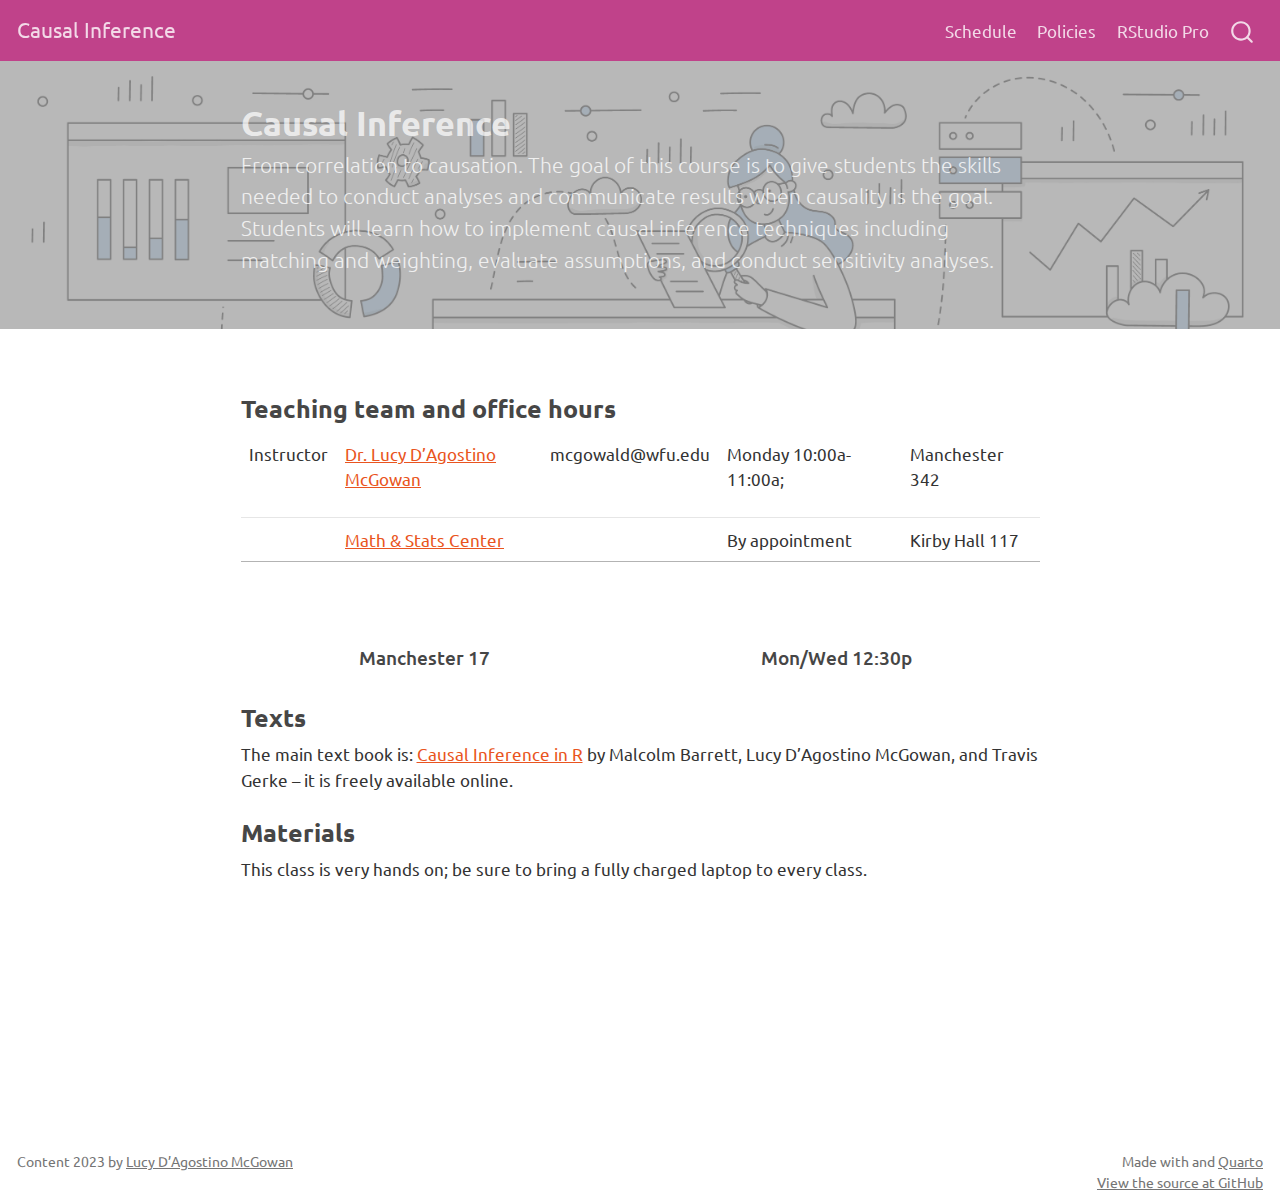
==== index.html @ f4114391 "Built site for gh-pages" ====
<!DOCTYPE html>
<html xmlns="http://www.w3.org/1999/xhtml" lang="en" xml:lang="en"><head>

<meta charset="utf-8">
<meta name="generator" content="quarto-1.3.450">

<meta name="viewport" content="width=device-width, initial-scale=1.0, user-scalable=yes">


<title>Causal Inference - Causal Inference</title>
<style>
code{white-space: pre-wrap;}
span.smallcaps{font-variant: small-caps;}
div.columns{display: flex; gap: min(4vw, 1.5em);}
div.column{flex: auto; overflow-x: auto;}
div.hanging-indent{margin-left: 1.5em; text-indent: -1.5em;}
ul.task-list{list-style: none;}
ul.task-list li input[type="checkbox"] {
  width: 0.8em;
  margin: 0 0.8em 0.2em -1em; /* quarto-specific, see https://github.com/quarto-dev/quarto-cli/issues/4556 */ 
  vertical-align: middle;
}
</style>


<script src="site_libs/quarto-nav/quarto-nav.js"></script>
<script src="site_libs/clipboard/clipboard.min.js"></script>
<script src="site_libs/quarto-search/autocomplete.umd.js"></script>
<script src="site_libs/quarto-search/fuse.min.js"></script>
<script src="site_libs/quarto-search/quarto-search.js"></script>
<meta name="quarto:offset" content="./">
<link href=".//img/favicon.png" rel="icon" type="image/png">
<script src="site_libs/quarto-html/quarto.js"></script>
<script src="site_libs/quarto-html/popper.min.js"></script>
<script src="site_libs/quarto-html/tippy.umd.min.js"></script>
<script src="site_libs/quarto-html/anchor.min.js"></script>
<link href="site_libs/quarto-html/tippy.css" rel="stylesheet">
<link href="site_libs/quarto-html/quarto-syntax-highlighting.css" rel="stylesheet" id="quarto-text-highlighting-styles">
<script src="site_libs/bootstrap/bootstrap.min.js"></script>
<link href="site_libs/bootstrap/bootstrap-icons.css" rel="stylesheet">
<link href="site_libs/bootstrap/bootstrap.min.css" rel="stylesheet" id="quarto-bootstrap" data-mode="light">
<script id="quarto-search-options" type="application/json">{
  "location": "navbar",
  "copy-button": false,
  "collapse-after": 3,
  "panel-placement": "end",
  "type": "overlay",
  "limit": 20,
  "language": {
    "search-no-results-text": "No results",
    "search-matching-documents-text": "matching documents",
    "search-copy-link-title": "Copy link to search",
    "search-hide-matches-text": "Hide additional matches",
    "search-more-match-text": "more match in this document",
    "search-more-matches-text": "more matches in this document",
    "search-clear-button-title": "Clear",
    "search-detached-cancel-button-title": "Cancel",
    "search-submit-button-title": "Submit",
    "search-label": "Search"
  }
}</script>
<style>

      .quarto-title-block .quarto-title-banner {
        background-image: url(img/head.jpg);
background-size: cover;
      }
</style>


<meta property="og:title" content="Causal Inference - Causal Inference">
<meta property="og:description" content="From correlation to causation. The goal of this course is to give students the skills needed to conduct analyses and communicate results when causality is the goal. Students will learn how to implement causal inference techniques including matching and weighting, evaluate assumptions, and conduct sensitivity analyses.">
<meta property="og:image" content="https://sta-679-f23.github.io/website/img/twitter.png">
<meta property="og:site-name" content="Causal Inference">
<meta property="og:locale" content="en_US">
<meta property="og:image:height" content="670">
<meta property="og:image:width" content="1200">
<meta name="twitter:title" content="Causal Inference - Causal Inference">
<meta name="twitter:description" content="From correlation to causation. The goal of this course is to give students the skills needed to conduct analyses and communicate results when causality is the goal. Students will learn how to implement causal inference techniques including matching and weighting, evaluate assumptions, and conduct sensitivity analyses.">
<meta name="twitter:image" content="https://sta-679-f23.github.io/website/img/twitter.png">
<meta name="twitter:creator" content="@LucyStats">
<meta name="twitter:card" content="summary_large_image">
<meta name="twitter:image-height" content="670">
<meta name="twitter:image-width" content="1200">
</head>

<body class="nav-fixed fullcontent">

<div id="quarto-search-results"></div>
  <header id="quarto-header" class="headroom fixed-top">
    <nav class="navbar navbar-expand-lg navbar-dark ">
      <div class="navbar-container container-fluid">
      <div class="navbar-brand-container">
    <a class="navbar-brand" href="./index.html">
    <span class="navbar-title">Causal Inference</span>
    </a>
  </div>
            <div id="quarto-search" class="" title="Search"></div>
          <button class="navbar-toggler" type="button" data-bs-toggle="collapse" data-bs-target="#navbarCollapse" aria-controls="navbarCollapse" aria-expanded="false" aria-label="Toggle navigation" onclick="if (window.quartoToggleHeadroom) { window.quartoToggleHeadroom(); }">
  <span class="navbar-toggler-icon"></span>
</button>
          <div class="collapse navbar-collapse" id="navbarCollapse">
            <ul class="navbar-nav navbar-nav-scroll ms-auto">
  <li class="nav-item">
    <a class="nav-link" href="./schedule.html" rel="" target="">
 <span class="menu-text"> Schedule</span></a>
  </li>  
  <li class="nav-item">
    <a class="nav-link" href="./syllabus.html" rel="" target="">
 <span class="menu-text"> Policies</span></a>
  </li>  
  <li class="nav-item">
    <a class="nav-link" href="https://rstudio.deac.wfu.edu" rel="" target="">
 <span class="menu-text"> RStudio Pro</span></a>
  </li>  
</ul>
            <div class="quarto-navbar-tools">
</div>
          </div> <!-- /navcollapse -->
      </div> <!-- /container-fluid -->
    </nav>
</header>
<!-- content -->
<header id="title-block-header" class="quarto-title-block default page-columns page-full">
  <div class="quarto-title-banner page-columns page-full">
    <div class="quarto-title column-body">
      <h1 class="title">Causal Inference</h1>
            <p class="subtitle lead">From correlation to causation. The goal of this course is to give students the skills needed to conduct analyses and communicate results when causality is the goal. Students will learn how to implement causal inference techniques including matching and weighting, evaluate assumptions, and conduct sensitivity analyses.</p>
                      </div>
  </div>
    
  
  <div class="quarto-title-meta">

      
    
      
    </div>
    
  
  </header><div id="quarto-content" class="quarto-container page-columns page-rows-contents page-layout-article page-navbar">
<!-- sidebar -->
<!-- margin-sidebar -->
    
<!-- main -->
<main class="content quarto-banner-title-block" id="quarto-document-content">




<section id="teaching-team-and-office-hours" class="level3">
<h3 class="anchored" data-anchor-id="teaching-team-and-office-hours">Teaching team and office hours</h3>
<table class="table">
<tbody>
<tr class="odd">
<td>Instructor</td>
<td><a href="https://www.lucymcgowan.com">Dr.&nbsp;Lucy D’Agostino McGowan</a></td>
<td><p>mcgowald@wfu.edu</p></td>
<td><p>Monday 10:00a-11:00a;</p></td>
<td>Manchester 342</td>
</tr>
<tr class="even">
<td></td>
<td><a href="https://mathandstatscenter.wfu.edu/">Math &amp; Stats Center</a></td>
<td><a href="mailto:mathandstatscenter@wfu.edu" title="email"><i class="fa fa-envelope"></i></a></td>
<td>By appointment</td>
<td>Kirby Hall 117</td>
</tr>
</tbody>
</table>
<div class="grid">
<div class="g-col-12 g-col-sm-6 g-col-md-6">
<p><br></p>
<section id="fa-university" class="level1 icon">
<h1 class="icon"></h1>
<section id="var-course.location" class="level5 center">
<h5 class="center anchored" data-anchor-id="var-course.location">Manchester 17</h5>
</section>
</section>
</div>
<div class="g-col-12 g-col-sm-6 g-col-md-6">
<p><br></p>
<section id="fa-calendar" class="level1 icon">
<h1 class="icon"></h1>
<section id="var-course.time" class="level5 center">
<h5 class="center anchored" data-anchor-id="var-course.time">Mon/Wed 12:30p</h5>
</section>
</section>
</div>
</div>
</section>
<section id="texts" class="level3">
<h3 class="anchored" data-anchor-id="texts">Texts</h3>
<p>The main text book is: <a href="https://www.r-causal.org">Causal Inference in R</a> by Malcolm Barrett, Lucy D’Agostino McGowan, and Travis Gerke – it is freely available online.</p>
</section>
<section id="materials" class="level3">
<h3 class="anchored" data-anchor-id="materials">Materials</h3>
<p>This class is very hands on; be sure to bring a fully charged laptop to every class.</p>


</section>

</main> <!-- /main -->
<script id="quarto-html-after-body" type="application/javascript">
window.document.addEventListener("DOMContentLoaded", function (event) {
  const toggleBodyColorMode = (bsSheetEl) => {
    const mode = bsSheetEl.getAttribute("data-mode");
    const bodyEl = window.document.querySelector("body");
    if (mode === "dark") {
      bodyEl.classList.add("quarto-dark");
      bodyEl.classList.remove("quarto-light");
    } else {
      bodyEl.classList.add("quarto-light");
      bodyEl.classList.remove("quarto-dark");
    }
  }
  const toggleBodyColorPrimary = () => {
    const bsSheetEl = window.document.querySelector("link#quarto-bootstrap");
    if (bsSheetEl) {
      toggleBodyColorMode(bsSheetEl);
    }
  }
  toggleBodyColorPrimary();  
  const icon = "";
  const anchorJS = new window.AnchorJS();
  anchorJS.options = {
    placement: 'right',
    icon: icon
  };
  anchorJS.add('.anchored');
  const isCodeAnnotation = (el) => {
    for (const clz of el.classList) {
      if (clz.startsWith('code-annotation-')) {                     
        return true;
      }
    }
    return false;
  }
  const clipboard = new window.ClipboardJS('.code-copy-button', {
    text: function(trigger) {
      const codeEl = trigger.previousElementSibling.cloneNode(true);
      for (const childEl of codeEl.children) {
        if (isCodeAnnotation(childEl)) {
          childEl.remove();
        }
      }
      return codeEl.innerText;
    }
  });
  clipboard.on('success', function(e) {
    // button target
    const button = e.trigger;
    // don't keep focus
    button.blur();
    // flash "checked"
    button.classList.add('code-copy-button-checked');
    var currentTitle = button.getAttribute("title");
    button.setAttribute("title", "Copied!");
    let tooltip;
    if (window.bootstrap) {
      button.setAttribute("data-bs-toggle", "tooltip");
      button.setAttribute("data-bs-placement", "left");
      button.setAttribute("data-bs-title", "Copied!");
      tooltip = new bootstrap.Tooltip(button, 
        { trigger: "manual", 
          customClass: "code-copy-button-tooltip",
          offset: [0, -8]});
      tooltip.show();    
    }
    setTimeout(function() {
      if (tooltip) {
        tooltip.hide();
        button.removeAttribute("data-bs-title");
        button.removeAttribute("data-bs-toggle");
        button.removeAttribute("data-bs-placement");
      }
      button.setAttribute("title", currentTitle);
      button.classList.remove('code-copy-button-checked');
    }, 1000);
    // clear code selection
    e.clearSelection();
  });
  function tippyHover(el, contentFn) {
    const config = {
      allowHTML: true,
      content: contentFn,
      maxWidth: 500,
      delay: 100,
      arrow: false,
      appendTo: function(el) {
          return el.parentElement;
      },
      interactive: true,
      interactiveBorder: 10,
      theme: 'quarto',
      placement: 'bottom-start'
    };
    window.tippy(el, config); 
  }
  const noterefs = window.document.querySelectorAll('a[role="doc-noteref"]');
  for (var i=0; i<noterefs.length; i++) {
    const ref = noterefs[i];
    tippyHover(ref, function() {
      // use id or data attribute instead here
      let href = ref.getAttribute('data-footnote-href') || ref.getAttribute('href');
      try { href = new URL(href).hash; } catch {}
      const id = href.replace(/^#\/?/, "");
      const note = window.document.getElementById(id);
      return note.innerHTML;
    });
  }
      let selectedAnnoteEl;
      const selectorForAnnotation = ( cell, annotation) => {
        let cellAttr = 'data-code-cell="' + cell + '"';
        let lineAttr = 'data-code-annotation="' +  annotation + '"';
        const selector = 'span[' + cellAttr + '][' + lineAttr + ']';
        return selector;
      }
      const selectCodeLines = (annoteEl) => {
        const doc = window.document;
        const targetCell = annoteEl.getAttribute("data-target-cell");
        const targetAnnotation = annoteEl.getAttribute("data-target-annotation");
        const annoteSpan = window.document.querySelector(selectorForAnnotation(targetCell, targetAnnotation));
        const lines = annoteSpan.getAttribute("data-code-lines").split(",");
        const lineIds = lines.map((line) => {
          return targetCell + "-" + line;
        })
        let top = null;
        let height = null;
        let parent = null;
        if (lineIds.length > 0) {
            //compute the position of the single el (top and bottom and make a div)
            const el = window.document.getElementById(lineIds[0]);
            top = el.offsetTop;
            height = el.offsetHeight;
            parent = el.parentElement.parentElement;
          if (lineIds.length > 1) {
            const lastEl = window.document.getElementById(lineIds[lineIds.length - 1]);
            const bottom = lastEl.offsetTop + lastEl.offsetHeight;
            height = bottom - top;
          }
          if (top !== null && height !== null && parent !== null) {
            // cook up a div (if necessary) and position it 
            let div = window.document.getElementById("code-annotation-line-highlight");
            if (div === null) {
              div = window.document.createElement("div");
              div.setAttribute("id", "code-annotation-line-highlight");
              div.style.position = 'absolute';
              parent.appendChild(div);
            }
            div.style.top = top - 2 + "px";
            div.style.height = height + 4 + "px";
            let gutterDiv = window.document.getElementById("code-annotation-line-highlight-gutter");
            if (gutterDiv === null) {
              gutterDiv = window.document.createElement("div");
              gutterDiv.setAttribute("id", "code-annotation-line-highlight-gutter");
              gutterDiv.style.position = 'absolute';
              const codeCell = window.document.getElementById(targetCell);
              const gutter = codeCell.querySelector('.code-annotation-gutter');
              gutter.appendChild(gutterDiv);
            }
            gutterDiv.style.top = top - 2 + "px";
            gutterDiv.style.height = height + 4 + "px";
          }
          selectedAnnoteEl = annoteEl;
        }
      };
      const unselectCodeLines = () => {
        const elementsIds = ["code-annotation-line-highlight", "code-annotation-line-highlight-gutter"];
        elementsIds.forEach((elId) => {
          const div = window.document.getElementById(elId);
          if (div) {
            div.remove();
          }
        });
        selectedAnnoteEl = undefined;
      };
      // Attach click handler to the DT
      const annoteDls = window.document.querySelectorAll('dt[data-target-cell]');
      for (const annoteDlNode of annoteDls) {
        annoteDlNode.addEventListener('click', (event) => {
          const clickedEl = event.target;
          if (clickedEl !== selectedAnnoteEl) {
            unselectCodeLines();
            const activeEl = window.document.querySelector('dt[data-target-cell].code-annotation-active');
            if (activeEl) {
              activeEl.classList.remove('code-annotation-active');
            }
            selectCodeLines(clickedEl);
            clickedEl.classList.add('code-annotation-active');
          } else {
            // Unselect the line
            unselectCodeLines();
            clickedEl.classList.remove('code-annotation-active');
          }
        });
      }
  const findCites = (el) => {
    const parentEl = el.parentElement;
    if (parentEl) {
      const cites = parentEl.dataset.cites;
      if (cites) {
        return {
          el,
          cites: cites.split(' ')
        };
      } else {
        return findCites(el.parentElement)
      }
    } else {
      return undefined;
    }
  };
  var bibliorefs = window.document.querySelectorAll('a[role="doc-biblioref"]');
  for (var i=0; i<bibliorefs.length; i++) {
    const ref = bibliorefs[i];
    const citeInfo = findCites(ref);
    if (citeInfo) {
      tippyHover(citeInfo.el, function() {
        var popup = window.document.createElement('div');
        citeInfo.cites.forEach(function(cite) {
          var citeDiv = window.document.createElement('div');
          citeDiv.classList.add('hanging-indent');
          citeDiv.classList.add('csl-entry');
          var biblioDiv = window.document.getElementById('ref-' + cite);
          if (biblioDiv) {
            citeDiv.innerHTML = biblioDiv.innerHTML;
          }
          popup.appendChild(citeDiv);
        });
        return popup.innerHTML;
      });
    }
  }
});
</script>
</div> <!-- /content -->
<footer class="footer">
  <div class="nav-footer">
    <div class="nav-footer-left">Content 2023 by <a href="https://www.lucymcgowan.com">Lucy D’Agostino McGowan</a></div>   
    <div class="nav-footer-center">
      &nbsp;
    </div>
    <div class="nav-footer-right">Made with and <a href="https://quarto.org/">Quarto</a><br> <a href="https://github.com/sta-679-f23/website">View the source at GitHub</a></div>
  </div>
</footer>



</body></html>
---- site_libs/quarto-html/tippy.css ----
.tippy-box[data-animation=fade][data-state=hidden]{opacity:0}[data-tippy-root]{max-width:calc(100vw - 10px)}.tippy-box{position:relative;background-color:#333;color:#fff;border-radius:4px;font-size:14px;line-height:1.4;white-space:normal;outline:0;transition-property:transform,visibility,opacity}.tippy-box[data-placement^=top]>.tippy-arrow{bottom:0}.tippy-box[data-placement^=top]>.tippy-arrow:before{bottom:-7px;left:0;border-width:8px 8px 0;border-top-color:initial;transform-origin:center top}.tippy-box[data-placement^=bottom]>.tippy-arrow{top:0}.tippy-box[data-placement^=bottom]>.tippy-arrow:before{top:-7px;left:0;border-width:0 8px 8px;border-bottom-color:initial;transform-origin:center bottom}.tippy-box[data-placement^=left]>.tippy-arrow{right:0}.tippy-box[data-placement^=left]>.tippy-arrow:before{border-width:8px 0 8px 8px;border-left-color:initial;right:-7px;transform-origin:center left}.tippy-box[data-placement^=right]>.tippy-arrow{left:0}.tippy-box[data-placement^=right]>.tippy-arrow:before{left:-7px;border-width:8px 8px 8px 0;border-right-color:initial;transform-origin:center right}.tippy-box[data-inertia][data-state=visible]{transition-timing-function:cubic-bezier(.54,1.5,.38,1.11)}.tippy-arrow{width:16px;height:16px;color:#333}.tippy-arrow:before{content:"";position:absolute;border-color:transparent;border-style:solid}.tippy-content{position:relative;padding:5px 9px;z-index:1}
---- site_libs/quarto-html/quarto-syntax-highlighting.css ----
/* quarto syntax highlight colors */
:root {
  --quarto-hl-al-color: #ff5555;
  --quarto-hl-an-color: #75715e;
  --quarto-hl-at-color: #f92672;
  --quarto-hl-bn-color: #ae81ff;
  --quarto-hl-bu-color: #66D9EF;
  --quarto-hl-ch-color: #e6db74;
  --quarto-hl-co-color: #75715e;
  --quarto-hl-cv-color: #75715e;
  --quarto-hl-cn-color: #ae81ff;
  --quarto-hl-cf-color: #f92672;
  --quarto-hl-dt-color: #66d9ef;
  --quarto-hl-dv-color: #ae81ff;
  --quarto-hl-do-color: #75715e;
  --quarto-hl-er-color: #ff5555;
  --quarto-hl-ex-color: #a6e22e;
  --quarto-hl-fl-color: #ae81ff;
  --quarto-hl-fu-color: #a6e22e;
  --quarto-hl-im-color: #f92672;
  --quarto-hl-in-color: #f1fa8c;
  --quarto-hl-kw-color: #f92672;
  --quarto-hl-op-color: #f8f8f2;
  --quarto-hl-pp-color: #f92672;
  --quarto-hl-re-color: #75715e;
  --quarto-hl-sc-color: #ae81ff;
  --quarto-hl-ss-color: #e6db74;
  --quarto-hl-st-color: #e6db74;
  --quarto-hl-va-color: #f8f8f2;
  --quarto-hl-vs-color: #e6db74;
  --quarto-hl-wa-color: #ff5555;
}

/* other quarto variables */
:root {
  --quarto-font-monospace: SFMono-Regular, Menlo, Monaco, Consolas, "Liberation Mono", "Courier New", monospace;
}

code span.al {
  font-weight: bold;
  color: #ff5555;
}

code span.an {
  color: #75715e;
}

code span.at {
  color: #f92672;
}

code span.bn {
  color: #ae81ff;
}

code span.bu {
  color: #66D9EF;
}

code span.ch {
  color: #e6db74;
}

code span.co {
  color: #75715e;
}

code span.cv {
  color: #75715e;
}

code span.cn {
  color: #ae81ff;
}

code span.cf {
  color: #f92672;
}

code span.dt {
  font-style: italic;
  color: #66d9ef;
}

code span.dv {
  color: #ae81ff;
}

code span.do {
  color: #75715e;
}

code span.er {
  color: #ff5555;
  text-decoration: underline;
}

code span.ex {
  font-weight: bold;
  color: #a6e22e;
}

code span.fl {
  color: #ae81ff;
}

code span.fu {
  color: #a6e22e;
}

code span.im {
  color: #f92672;
}

code span.in {
  color: #f1fa8c;
}

code span.kw {
  color: #f92672;
}

pre > code.sourceCode > span {
  color: #f8f8f2;
}

code span {
  color: #f8f8f2;
}

code.sourceCode > span {
  color: #f8f8f2;
}

div.sourceCode,
div.sourceCode pre.sourceCode {
  color: #f8f8f2;
}

code span.op {
  color: #f8f8f2;
}

code span.pp {
  color: #f92672;
}

code span.re {
  color: #75715e;
}

code span.sc {
  color: #ae81ff;
}

code span.ss {
  color: #e6db74;
}

code span.st {
  color: #e6db74;
}

code span.va {
  color: #f8f8f2;
}

code span.vs {
  color: #e6db74;
}

code span.wa {
  color: #ff5555;
}

.prevent-inlining {
  content: "</";
}

/*# sourceMappingURL=debc5d5d77c3f9108843748ff7464032.css.map */
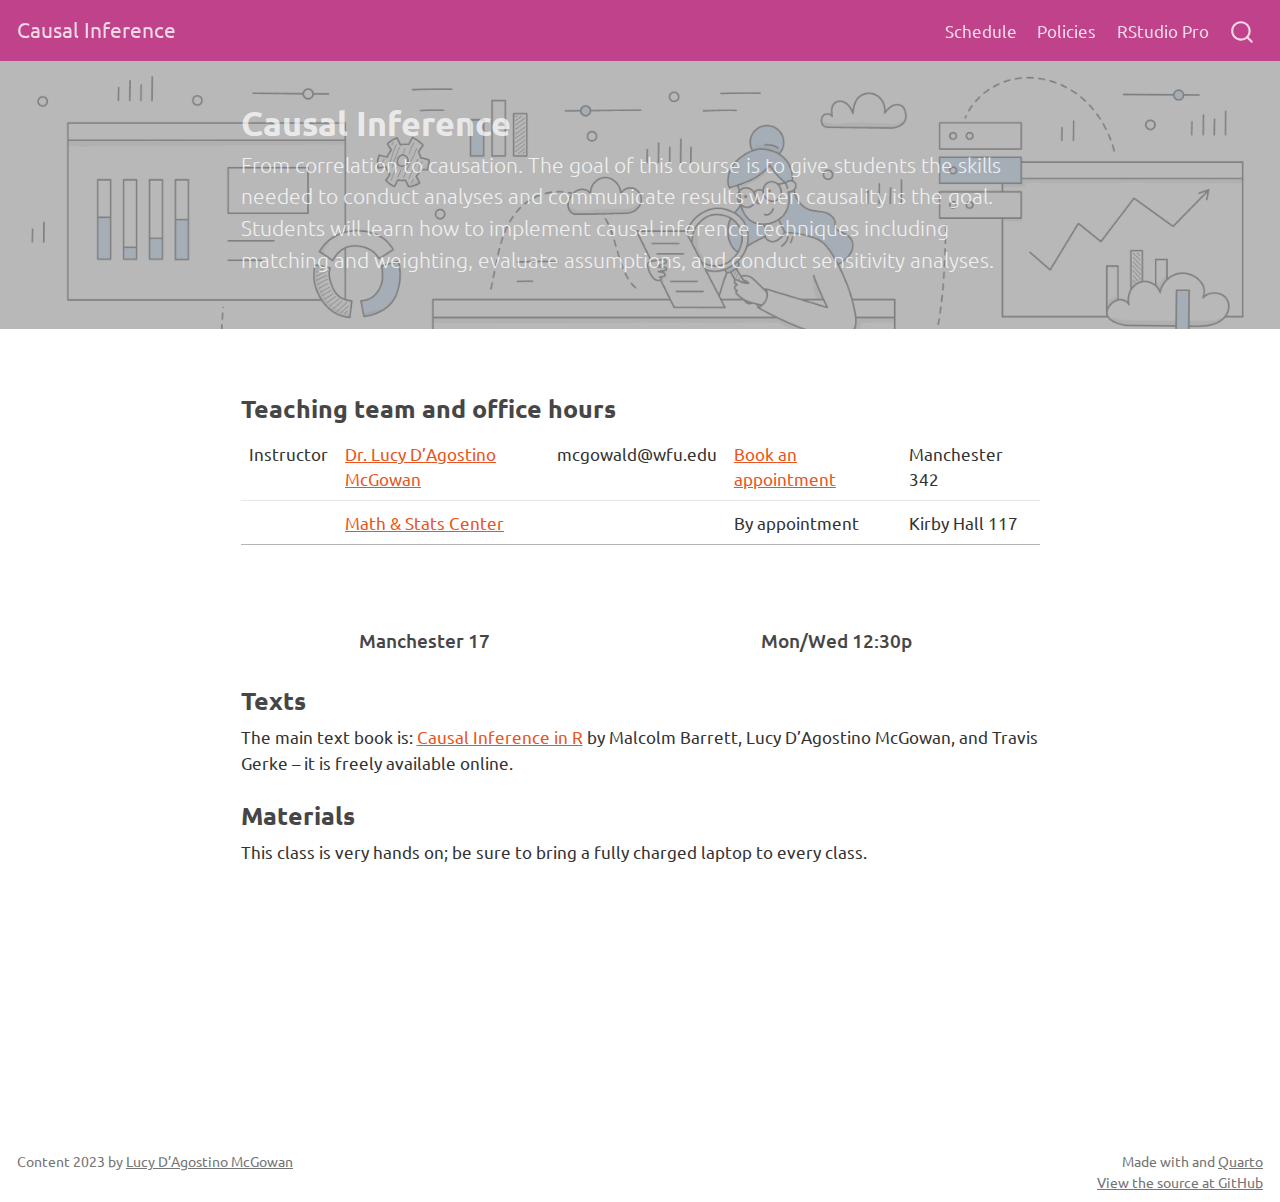
==== commit de7c2681: "Built site for gh-pages" ====
--- a/index.html
+++ b/index.html
@@ -70,14 +70,14 @@
 
 <meta property="og:title" content="Causal Inference - Causal Inference">
 <meta property="og:description" content="From correlation to causation. The goal of this course is to give students the skills needed to conduct analyses and communicate results when causality is the goal. Students will learn how to implement causal inference techniques including matching and weighting, evaluate assumptions, and conduct sensitivity analyses.">
-<meta property="og:image" content="https://sta-679-f23.github.io/website/img/twitter.png">
+<meta property="og:image" content="https://sta-779-f23.github.io/website/img/twitter.png">
 <meta property="og:site-name" content="Causal Inference">
 <meta property="og:locale" content="en_US">
 <meta property="og:image:height" content="670">
 <meta property="og:image:width" content="1200">
 <meta name="twitter:title" content="Causal Inference - Causal Inference">
 <meta name="twitter:description" content="From correlation to causation. The goal of this course is to give students the skills needed to conduct analyses and communicate results when causality is the goal. Students will learn how to implement causal inference techniques including matching and weighting, evaluate assumptions, and conduct sensitivity analyses.">
-<meta name="twitter:image" content="https://sta-679-f23.github.io/website/img/twitter.png">
+<meta name="twitter:image" content="https://sta-779-f23.github.io/website/img/twitter.png">
 <meta name="twitter:creator" content="@LucyStats">
 <meta name="twitter:card" content="summary_large_image">
 <meta name="twitter:image-height" content="670">
@@ -156,7 +156,7 @@
 <td>Instructor</td>
 <td><a href="https://www.lucymcgowan.com">Dr.&nbsp;Lucy D’Agostino McGowan</a></td>
 <td><p>mcgowald@wfu.edu</p></td>
-<td><p>Monday 10:00a-11:00a;</p></td>
+<td><a href="https://calendar.app.google/CuKv2ZXiN6vQwcA5A">Book an appointment</a></td>
 <td>Manchester 342</td>
 </tr>
 <tr class="even">
